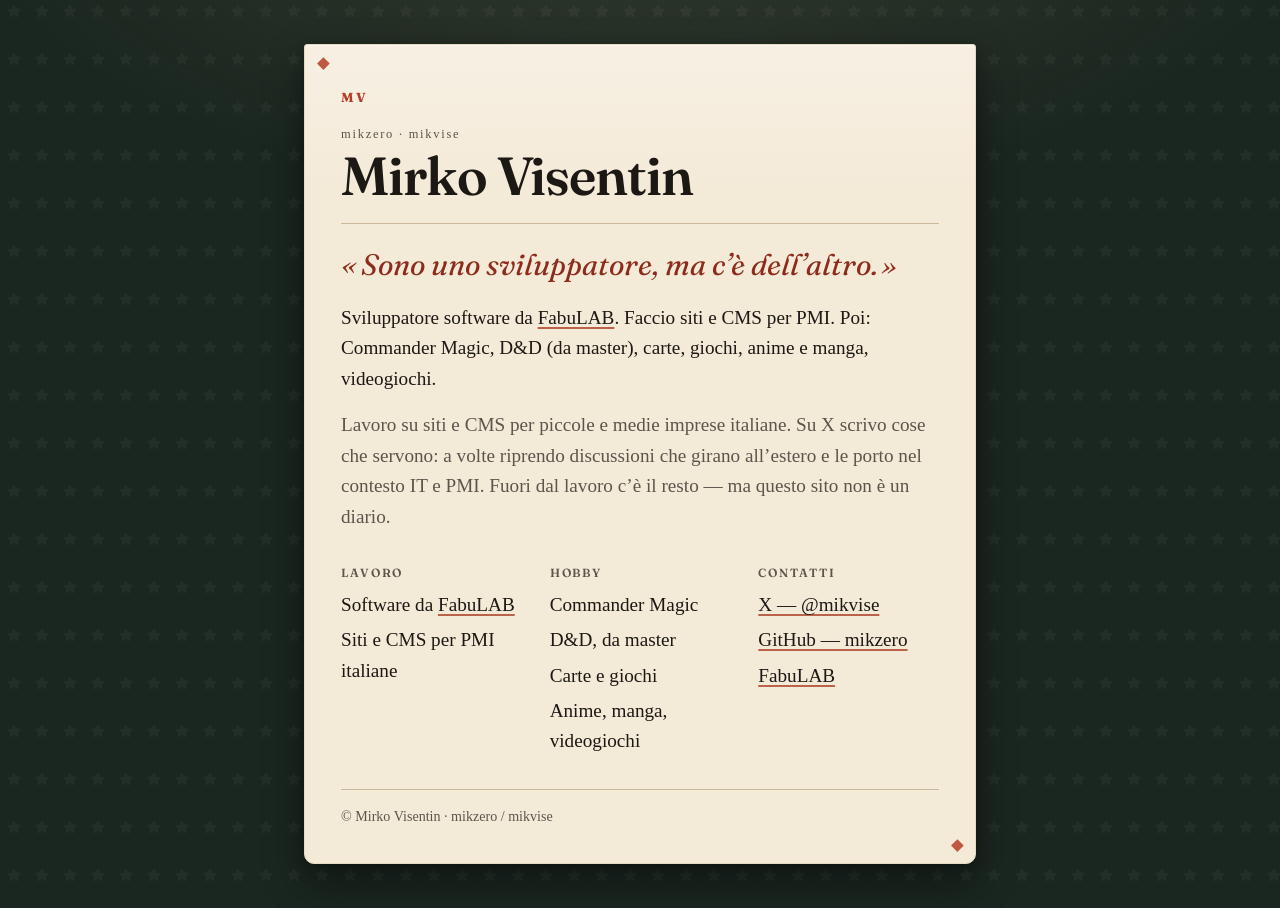
==== index.html @ 0d11be99 "Add personal landing page for GitHub Pages. Static Italian homepage for Mirko Visentin, served from " ====
<!DOCTYPE html>
<html lang="it">
  <head>
    <meta charset="utf-8">
    <meta name="viewport" content="width=device-width, initial-scale=1">
    <title>Mirko Visentin</title>
    <meta
      name="description"
      content="Sono uno sviluppatore, ma c’è dell’altro. Software da FabuLAB, siti e CMS per PMI. Poi carte, D&amp;D, giochi."
    >
    <link rel="canonical" href="https://mikzero.github.io/">
    <meta property="og:type" content="website">
    <meta property="og:locale" content="it_IT">
    <meta property="og:title" content="Mirko Visentin">
    <meta
      property="og:description"
      content="Sono uno sviluppatore, ma c’è dell’altro."
    >
    <meta property="og:url" content="https://mikzero.github.io/">
    <meta name="twitter:card" content="summary">
    <meta name="twitter:site" content="@mikvise">
    <meta name="theme-color" content="#1a2620">
    <link rel="icon" href="favicon.svg" type="image/svg+xml">
    <link rel="preconnect" href="https://fonts.bunny.net">
    <link
      rel="stylesheet"
      href="https://fonts.bunny.net/css?family=fraunces:400,400i,600,700&amp;family=source-serif-4:400,500"
    >
    <link rel="stylesheet" href="styles.css">
  </head>
  <body>
    <a class="skip" href="#contenuto">Vai al contenuto</a>

    <div class="felt">
      <div class="sheet">
        <span class="pip pip-tl" aria-hidden="true"></span>
        <span class="pip pip-br" aria-hidden="true"></span>

        <header class="mast">
          <p class="mark" aria-hidden="true">MV</p>
          <p class="kicker">mikzero · mikvise</p>
          <h1>Mirko Visentin</h1>
        </header>

        <main id="contenuto">
          <blockquote class="line">
            <p>Sono uno sviluppatore, ma c’è dell’altro.</p>
          </blockquote>

          <p class="lead">
            Sviluppatore software da
            <a href="https://fabulab.com" rel="noopener noreferrer">FabuLAB</a>.
            Faccio siti e CMS per PMI. Poi: Commander Magic, D&amp;D
            (da master), carte, giochi, anime e manga, videogiochi.
          </p>

          <p class="about">
            Lavoro su siti e CMS per piccole e medie imprese italiane.
            Su X scrivo cose che servono: a volte riprendo discussioni
            che girano all’estero e le porto nel contesto IT e PMI.
            Fuori dal lavoro c’è il resto — ma questo sito non è un diario.
          </p>

          <div class="cols">
            <section>
              <h2>Lavoro</h2>
              <ul>
                <li>
                  Software da
                  <a href="https://fabulab.com" rel="noopener noreferrer">FabuLAB</a>
                </li>
                <li>Siti e CMS per PMI italiane</li>
              </ul>
            </section>

            <section>
              <h2>Hobby</h2>
              <ul>
                <li>Commander Magic</li>
                <li>D&amp;D, da master</li>
                <li>Carte e giochi</li>
                <li>Anime, manga, videogiochi</li>
              </ul>
            </section>

            <section>
              <h2>Contatti</h2>
              <ul>
                <li>
                  <a href="https://x.com/mikvise" rel="me noopener noreferrer">X — @mikvise</a>
                </li>
                <li>
                  <a href="https://github.com/mikzero" rel="me noopener noreferrer">GitHub — mikzero</a>
                </li>
                <li>
                  <a href="https://fabulab.com" rel="noopener noreferrer">FabuLAB</a>
                </li>
              </ul>
            </section>
          </div>
        </main>

        <footer>
          <p>© Mirko Visentin · mikzero / mikvise</p>
        </footer>
      </div>
    </div>
  </body>
</html>
---- styles.css ----
:root {
  --felt: #1a2620;
  --felt-deep: #101814;
  --lamp: rgba(236, 210, 150, 0.11);
  --paper: #f4ead8;
  --paper-edge: #e7d9c0;
  --ink: #1c1814;
  --muted: #5c554c;
  --rule: #c9b89a;
  --ember: #b63d28;
  --ember-ink: #8d2c1c;
  --focus: #1a2620;
  --shadow: 0 1px 0 rgba(255, 255, 255, 0.35) inset,
    0 18px 40px rgba(0, 0, 0, 0.38), 0 2px 8px rgba(0, 0, 0, 0.22);
  --font-display: "Fraunces", "Iowan Old Style", "Palatino Linotype", Palatino,
    Georgia, serif;
  --font-body: "Source Serif 4", "Iowan Old Style", Georgia, serif;
  --space: clamp(1.25rem, 4vw, 2.25rem);
}

*,
*::before,
*::after {
  box-sizing: border-box;
}

html {
  scroll-behavior: smooth;
}

body {
  margin: 0;
  min-height: 100vh;
  min-height: 100dvh;
  color: var(--ink);
  font-family: var(--font-body);
  font-size: clamp(1.05rem, 0.95rem + 0.4vw, 1.2rem);
  line-height: 1.6;
  background: var(--felt-deep);
  text-rendering: optimizeLegibility;
  -webkit-font-smoothing: antialiased;
}

.skip {
  position: absolute;
  left: 0.75rem;
  top: 0.75rem;
  z-index: 2;
  padding: 0.4rem 0.7rem;
  background: var(--paper);
  color: var(--ink);
  transform: translateY(-160%);
}

.skip:focus {
  transform: none;
}

.felt {
  min-height: 100vh;
  min-height: 100dvh;
  display: grid;
  place-items: center;
  padding: clamp(0.85rem, 3.5vw, 2.75rem);
  background-color: var(--felt);
  background-image: radial-gradient(
      ellipse 90% 55% at 50% -10%,
      var(--lamp),
      transparent 58%
    ),
    url("data:image/svg+xml,%3Csvg xmlns='http://www.w3.org/2000/svg' width='28' height='48' viewBox='0 0 28 48'%3E%3Cpath fill='%23e8d7a8' fill-opacity='0.045' d='M14 4 16.2 8.6 21 9.3 17.5 12.7 18.4 17.5 14 15 9.6 17.5 10.5 12.7 7 9.3 11.8 8.6z'/%3E%3C/svg%3E");
}

.sheet {
  position: relative;
  width: min(42rem, 100%);
  padding: calc(var(--space) + 0.35rem) var(--space) var(--space);
  background: var(--paper);
  background-image: linear-gradient(
    180deg,
    rgba(255, 255, 255, 0.28),
    transparent 18%
  );
  border: 1px solid var(--paper-edge);
  border-radius: 3px 3px 10px 10px;
  box-shadow: var(--shadow);
}

.pip {
  position: absolute;
  width: 0.55rem;
  height: 0.55rem;
  background: var(--ember);
  transform: rotate(45deg);
  opacity: 0.85;
}

.pip-tl {
  top: 0.85rem;
  left: 0.85rem;
}

.pip-br {
  right: 0.85rem;
  bottom: 0.85rem;
}

.mast {
  padding-bottom: 1.15rem;
  border-bottom: 1px solid var(--rule);
}

.mark {
  margin: 0 0 1.1rem;
  color: var(--ember);
  font-family: var(--font-display);
  font-size: 0.82rem;
  font-weight: 700;
  letter-spacing: 0.16em;
}

.kicker {
  margin: 0 0 0.2rem;
  color: var(--muted);
  font-size: 0.78rem;
  letter-spacing: 0.14em;
  text-transform: lowercase;
}

h1 {
  margin: 0;
  font-family: var(--font-display);
  font-size: clamp(2.15rem, 1.4rem + 3.4vw, 3.35rem);
  font-weight: 600;
  font-optical-sizing: auto;
  line-height: 1.05;
  letter-spacing: -0.02em;
}

.line {
  margin: 1.35rem 0 1.2rem;
  padding: 0;
  border: 0;
}

.line p {
  margin: 0;
  color: var(--ember-ink);
  font-family: var(--font-display);
  font-size: clamp(1.35rem, 1.05rem + 1.5vw, 1.85rem);
  font-style: italic;
  font-weight: 400;
  line-height: 1.28;
}

.line p::before {
  content: "«";
  margin-right: 0.12em;
}

.line p::after {
  content: "»";
  margin-left: 0.12em;
}

.lead,
.about {
  max-width: 38rem;
}

.lead {
  margin: 0 0 0.95rem;
}

.about {
  margin: 0 0 1.8rem;
  color: var(--muted);
}

.cols {
  display: grid;
  gap: 1.35rem 1.75rem;
  padding-top: 0.15rem;
}

@media (min-width: 640px) {
  .cols {
    grid-template-columns: repeat(3, 1fr);
  }
}

h2 {
  margin: 0 0 0.45rem;
  color: var(--muted);
  font-family: var(--font-display);
  font-size: 0.74rem;
  font-weight: 600;
  letter-spacing: 0.16em;
  text-transform: uppercase;
}

ul {
  margin: 0;
  padding: 0;
  list-style: none;
}

li + li {
  margin-top: 0.28rem;
}

a {
  color: var(--ink);
  text-decoration: underline;
  text-decoration-color: color-mix(in srgb, var(--ember) 70%, var(--rule));
  text-decoration-thickness: 1.5px;
  text-underline-offset: 0.16em;
}

a:hover {
  color: var(--ember-ink);
  text-decoration-color: var(--ember);
}

a:focus-visible,
.skip:focus-visible {
  outline: 2px solid var(--focus);
  outline-offset: 3px;
}

footer {
  margin-top: 2rem;
  padding-top: 0.9rem;
  border-top: 1px solid var(--rule);
}

footer p {
  margin: 0;
  color: var(--muted);
  font-size: 0.88rem;
}

.page-404 .sheet {
  text-align: center;
}

.page-404 h1 {
  font-size: clamp(1.8rem, 1.2rem + 2vw, 2.4rem);
}

.page-404 p {
  margin: 1rem 0 0;
}

@media (prefers-reduced-motion: reduce) {
  html {
    scroll-behavior: auto;
  }
}

@media print {
  body,
  .felt {
    background: white;
  }

  .felt {
    display: block;
    min-height: 0;
    padding: 0;
  }

  .sheet {
    width: 100%;
    box-shadow: none;
    border: 0;
  }

  .pip {
    display: none;
  }

  a {
    text-decoration: none;
  }
}
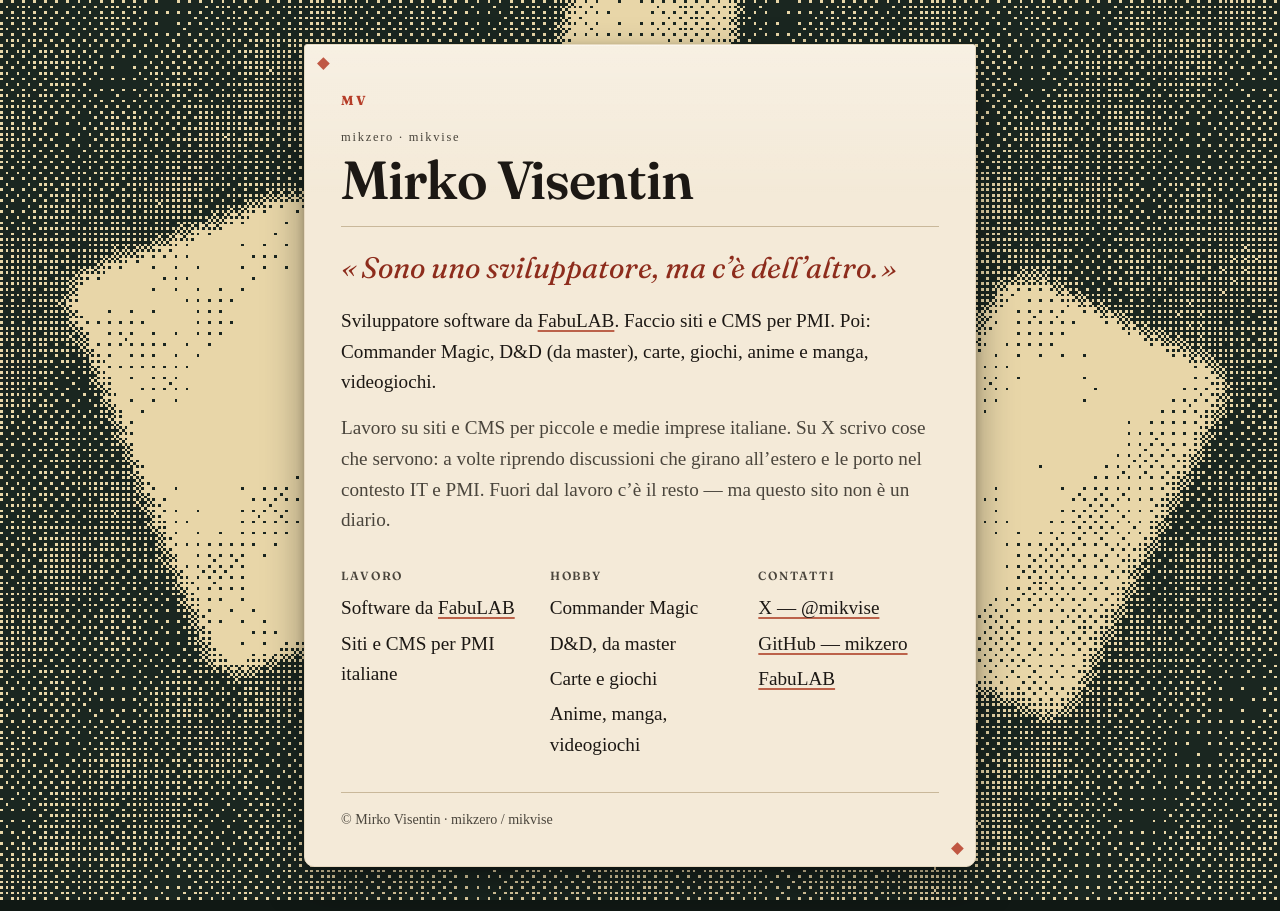
==== commit 6fad42d6: "Add a living dither field behind the landing card. Vanilla canvas animation in the spirit of a stipp" ====
--- a/index.html
+++ b/index.html
@@ -30,6 +30,7 @@
   </head>
   <body>
     <a class="skip" href="#contenuto">Vai al contenuto</a>
+    <canvas id="field" class="field" aria-hidden="true"></canvas>
 
     <div class="felt">
       <div class="sheet">
@@ -105,5 +106,6 @@
         </footer>
       </div>
     </div>
+    <script src="animate.js" defer></script>
   </body>
 </html>
--- a/styles.css
+++ b/styles.css
@@ -5,7 +5,7 @@
   --paper: #f4ead8;
   --paper-edge: #e7d9c0;
   --ink: #1c1814;
-  --muted: #5c554c;
+  --muted: #4a453c;
   --rule: #c9b89a;
   --ember: #b63d28;
   --ember-ink: #8d2c1c;
@@ -41,6 +41,20 @@
   -webkit-font-smoothing: antialiased;
 }
 
+.field {
+  position: fixed;
+  inset: 0;
+  width: 100%;
+  height: 100%;
+  z-index: 0;
+  pointer-events: none;
+}
+
+.has-field .felt {
+  background-color: transparent;
+  background-image: none;
+}
+
 .skip {
   position: absolute;
   left: 0.75rem;
@@ -57,6 +71,8 @@
 }
 
 .felt {
+  position: relative;
+  z-index: 1;
   min-height: 100vh;
   min-height: 100dvh;
   display: grid;
@@ -74,7 +90,7 @@
 .sheet {
   position: relative;
   width: min(42rem, 100%);
-  padding: calc(var(--space) + 0.35rem) var(--space) var(--space);
+  padding: calc(var(--space) + 0.55rem) var(--space) var(--space);
   background: var(--paper);
   background-image: linear-gradient(
     180deg,
@@ -189,6 +205,14 @@
   }
 }
 
+@media (max-width: 639px) {
+  .felt {
+    align-content: start;
+    place-items: start center;
+    padding-top: clamp(7.5rem, 34vh, 15rem);
+  }
+}
+
 h2 {
   margin: 0 0 0.45rem;
   color: var(--muted);
@@ -241,11 +265,13 @@
 }
 
 .page-404 .sheet {
+  width: min(26rem, 100%);
+  padding-block: 2.6rem;
   text-align: center;
 }
 
 .page-404 h1 {
-  font-size: clamp(1.8rem, 1.2rem + 2vw, 2.4rem);
+  font-size: clamp(1.55rem, 1.15rem + 1.6vw, 2rem);
 }
 
 .page-404 p {
@@ -259,6 +285,10 @@
 }
 
 @media print {
+  .field {
+    display: none;
+  }
+
   body,
   .felt {
     background: white;
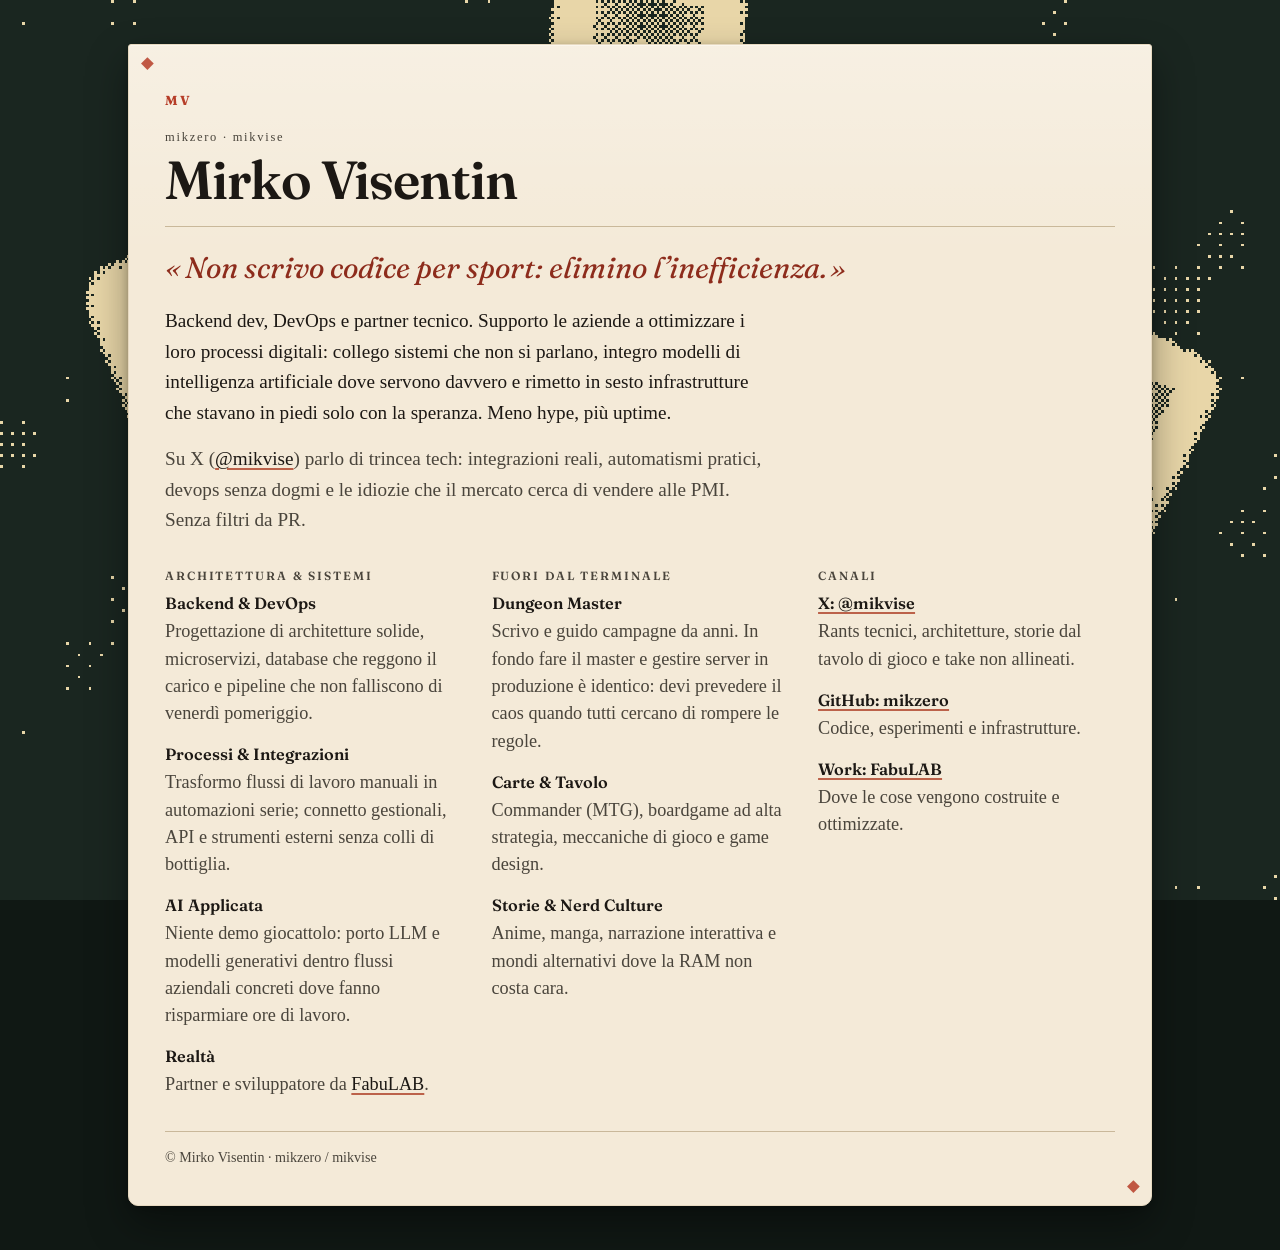
==== commit 3cf55b6a: "Update landing copy: uptime over fluff. New tagline and three columns — architecture, table, channel" ====
--- a/index.html
+++ b/index.html
@@ -6,7 +6,7 @@
     <title>Mirko Visentin</title>
     <meta
       name="description"
-      content="Sono uno sviluppatore, ma c’è dell’altro. Software da FabuLAB, siti e CMS per PMI. Poi carte, D&amp;D, giochi."
+      content="Non scrivo codice per sport: elimino l’inefficienza. Backend, DevOps, AI applicata. Meno hype, più uptime."
     >
     <link rel="canonical" href="https://mikzero.github.io/">
     <meta property="og:type" content="website">
@@ -14,7 +14,7 @@
     <meta property="og:title" content="Mirko Visentin">
     <meta
       property="og:description"
-      content="Sono uno sviluppatore, ma c’è dell’altro."
+      content="Non scrivo codice per sport: elimino l’inefficienza."
     >
     <meta property="og:url" content="https://mikzero.github.io/">
     <meta name="twitter:card" content="summary">
@@ -45,58 +45,88 @@
 
         <main id="contenuto">
           <blockquote class="line">
-            <p>Sono uno sviluppatore, ma c’è dell’altro.</p>
+            <p>Non scrivo codice per sport: elimino l’inefficienza.</p>
           </blockquote>
 
           <p class="lead">
-            Sviluppatore software da
-            <a href="https://fabulab.com" rel="noopener noreferrer">FabuLAB</a>.
-            Faccio siti e CMS per PMI. Poi: Commander Magic, D&amp;D
-            (da master), carte, giochi, anime e manga, videogiochi.
+            Backend dev, DevOps e partner tecnico. Supporto le aziende a
+            ottimizzare i loro processi digitali: collego sistemi che non si
+            parlano, integro modelli di intelligenza artificiale dove servono
+            davvero e rimetto in sesto infrastrutture che stavano in piedi solo
+            con la speranza. Meno hype, più uptime.
           </p>
 
           <p class="about">
-            Lavoro su siti e CMS per piccole e medie imprese italiane.
-            Su X scrivo cose che servono: a volte riprendo discussioni
-            che girano all’estero e le porto nel contesto IT e PMI.
-            Fuori dal lavoro c’è il resto — ma questo sito non è un diario.
+            Su X (<a href="https://x.com/mikvise" rel="me noopener noreferrer">@mikvise</a>)
+            parlo di trincea tech: integrazioni reali, automatismi pratici,
+            devops senza dogmi e le idiozie che il mercato cerca di vendere
+            alle PMI. Senza filtri da PR.
           </p>
 
           <div class="cols">
             <section>
-              <h2>Lavoro</h2>
-              <ul>
-                <li>
-                  Software da
-                  <a href="https://fabulab.com" rel="noopener noreferrer">FabuLAB</a>
-                </li>
-                <li>Siti e CMS per PMI italiane</li>
-              </ul>
+              <h2>Architettura &amp; Sistemi</h2>
+              <h3>Backend &amp; DevOps</h3>
+              <p>
+                Progettazione di architetture solide, microservizi, database
+                che reggono il carico e pipeline che non falliscono di venerdì
+                pomeriggio.
+              </p>
+              <h3>Processi &amp; Integrazioni</h3>
+              <p>
+                Trasformo flussi di lavoro manuali in automazioni serie;
+                connetto gestionali, API e strumenti esterni senza colli di
+                bottiglia.
+              </p>
+              <h3>AI Applicata</h3>
+              <p>
+                Niente demo giocattolo: porto LLM e modelli generativi dentro
+                flussi aziendali concreti dove fanno risparmiare ore di lavoro.
+              </p>
+              <h3>Realtà</h3>
+              <p>
+                Partner e sviluppatore da
+                <a href="https://fabulab.com" rel="noopener noreferrer">FabuLAB</a>.
+              </p>
             </section>
 
             <section>
-              <h2>Hobby</h2>
-              <ul>
-                <li>Commander Magic</li>
-                <li>D&amp;D, da master</li>
-                <li>Carte e giochi</li>
-                <li>Anime, manga, videogiochi</li>
-              </ul>
+              <h2>Fuori dal Terminale</h2>
+              <h3>Dungeon Master</h3>
+              <p>
+                Scrivo e guido campagne da anni. In fondo fare il master e
+                gestire server in produzione è identico: devi prevedere il caos
+                quando tutti cercano di rompere le regole.
+              </p>
+              <h3>Carte &amp; Tavolo</h3>
+              <p>
+                Commander (MTG), boardgame ad alta strategia, meccaniche di
+                gioco e game design.
+              </p>
+              <h3>Storie &amp; Nerd Culture</h3>
+              <p>
+                Anime, manga, narrazione interattiva e mondi alternativi dove
+                la RAM non costa cara.
+              </p>
             </section>
 
             <section>
-              <h2>Contatti</h2>
-              <ul>
-                <li>
-                  <a href="https://x.com/mikvise" rel="me noopener noreferrer">X — @mikvise</a>
-                </li>
-                <li>
-                  <a href="https://github.com/mikzero" rel="me noopener noreferrer">GitHub — mikzero</a>
-                </li>
-                <li>
-                  <a href="https://fabulab.com" rel="noopener noreferrer">FabuLAB</a>
-                </li>
-              </ul>
+              <h2>Canali</h2>
+              <h3>
+                <a href="https://x.com/mikvise" rel="me noopener noreferrer">X: @mikvise</a>
+              </h3>
+              <p>
+                Rants tecnici, architetture, storie dal tavolo di gioco e take
+                non allineati.
+              </p>
+              <h3>
+                <a href="https://github.com/mikzero" rel="me noopener noreferrer">GitHub: mikzero</a>
+              </h3>
+              <p>Codice, esperimenti e infrastrutture.</p>
+              <h3>
+                <a href="https://fabulab.com" rel="noopener noreferrer">Work: FabuLAB</a>
+              </h3>
+              <p>Dove le cose vengono costruite e ottimizzate.</p>
             </section>
           </div>
         </main>
--- a/styles.css
+++ b/styles.css
@@ -89,7 +89,7 @@
 
 .sheet {
   position: relative;
-  width: min(42rem, 100%);
+  width: min(64rem, 100%);
   padding: calc(var(--space) + 0.55rem) var(--space) var(--space);
   background: var(--paper);
   background-image: linear-gradient(
@@ -195,11 +195,30 @@
 
 .cols {
   display: grid;
-  gap: 1.35rem 1.75rem;
+  gap: 1.75rem 1.85rem;
   padding-top: 0.15rem;
 }
 
-@media (min-width: 640px) {
+.cols h3 {
+  margin: 1.05rem 0 0.28rem;
+  font-family: var(--font-display);
+  font-size: 1.02rem;
+  font-weight: 600;
+  line-height: 1.25;
+}
+
+.cols h3:first-of-type {
+  margin-top: 0.2rem;
+}
+
+.cols p {
+  margin: 0;
+  color: var(--muted);
+  font-size: 0.95em;
+  line-height: 1.5;
+}
+
+@media (min-width: 880px) {
   .cols {
     grid-template-columns: repeat(3, 1fr);
   }
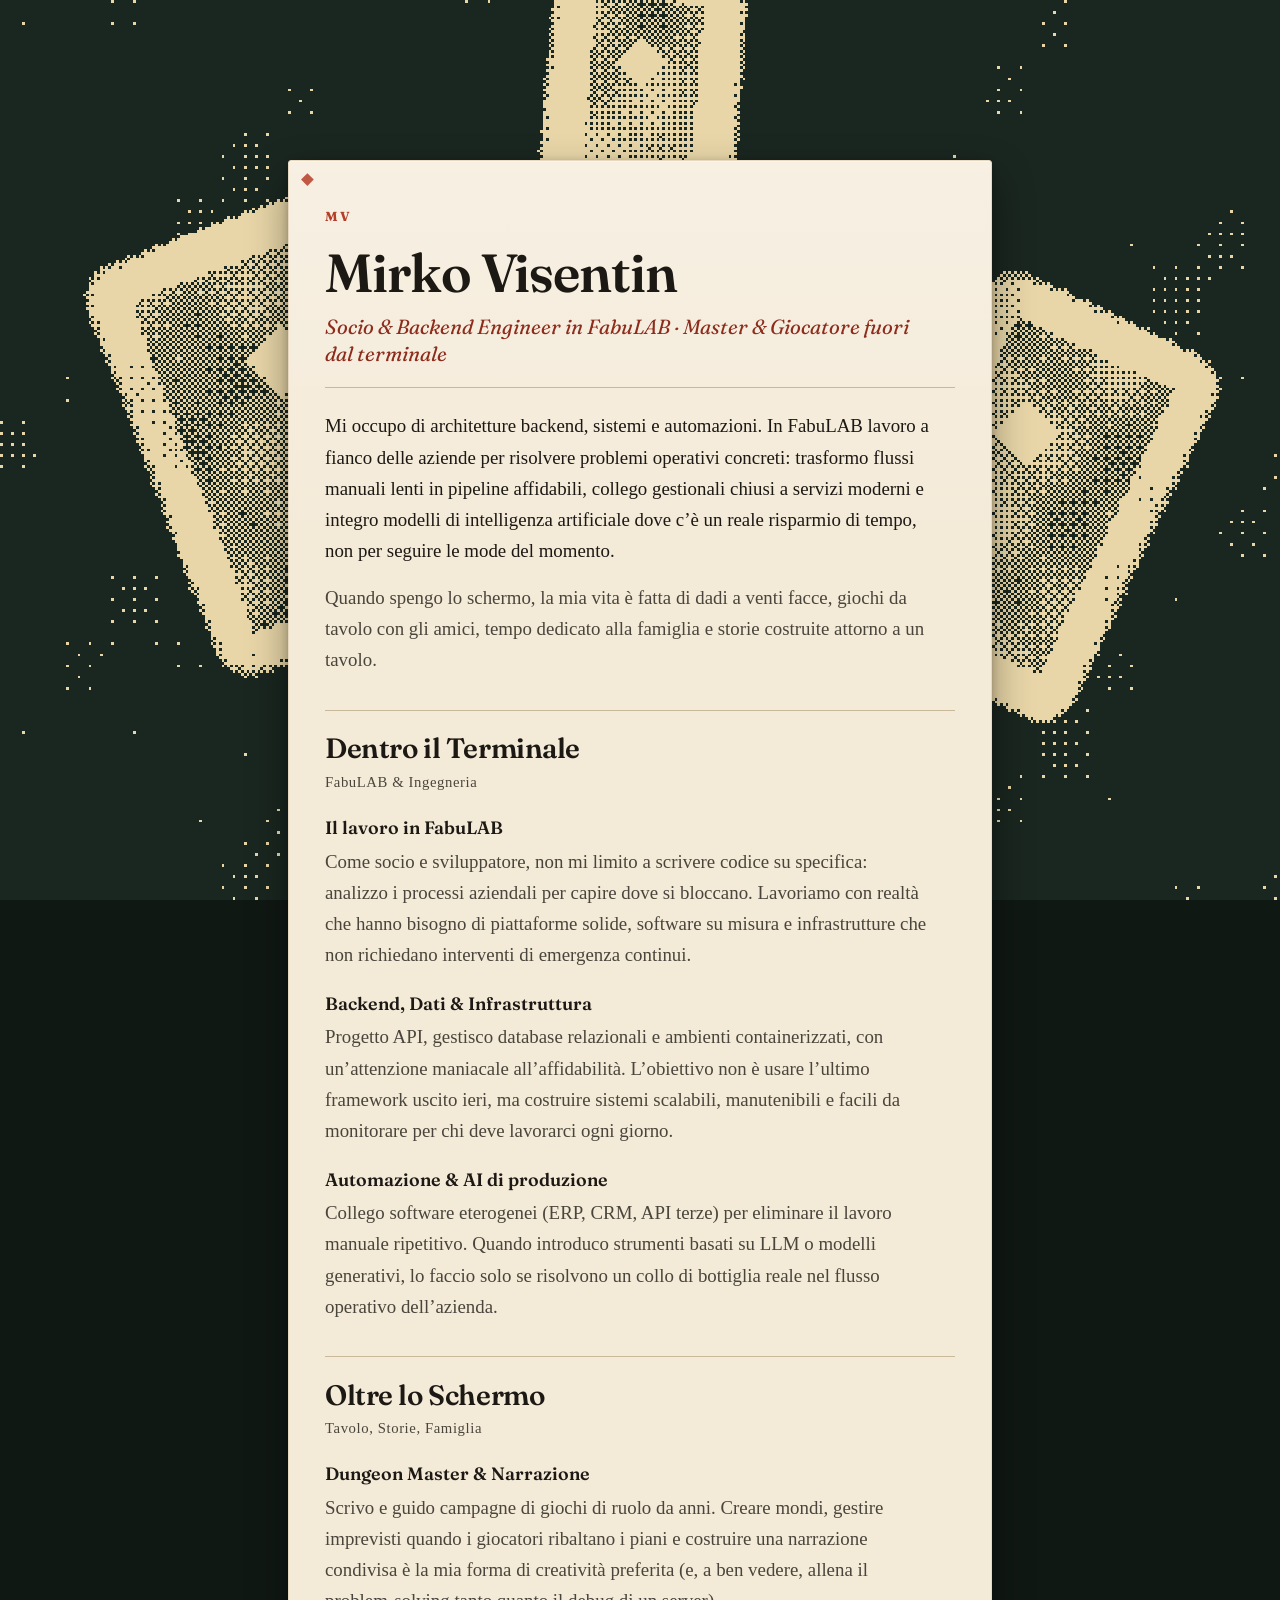
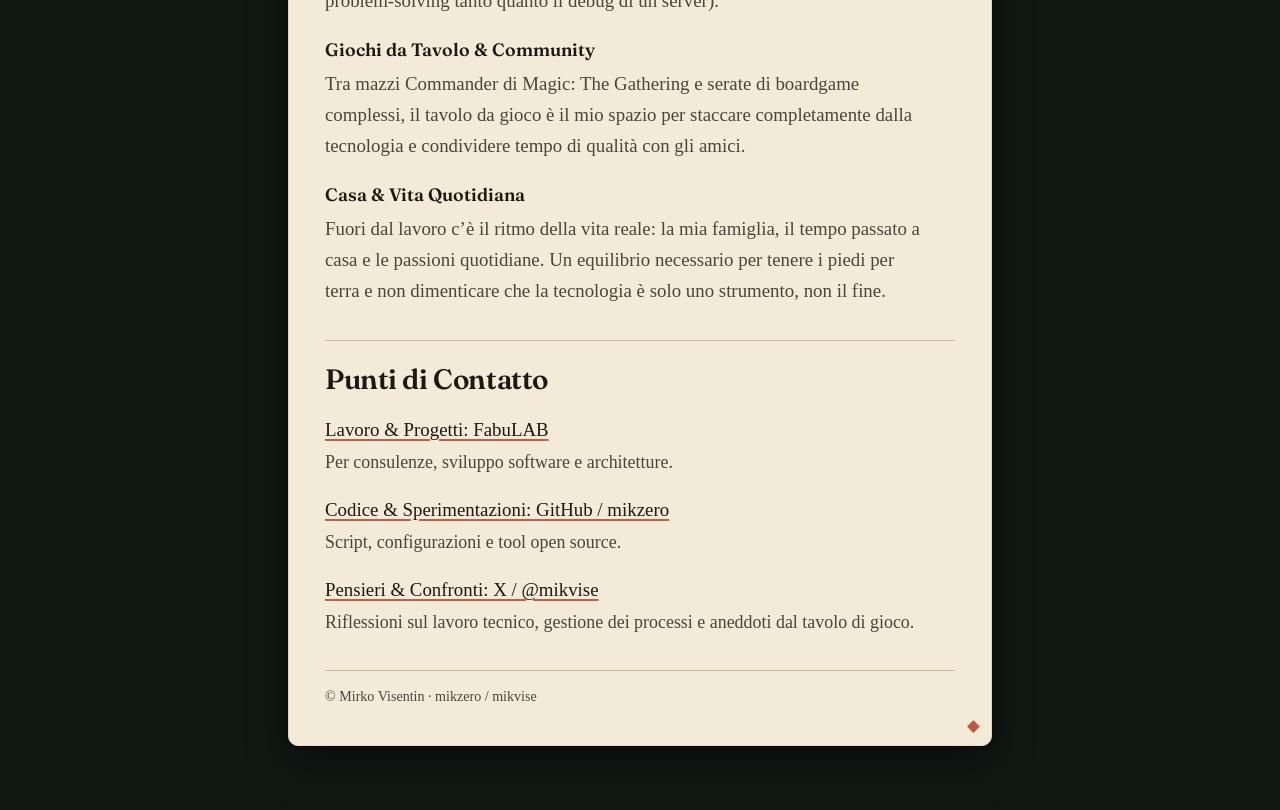
==== commit fcbabaf2: "Rewrite landing as dual-identity article sections. Professional FabuLAB work and life off the termin" ====
--- a/index.html
+++ b/index.html
@@ -6,7 +6,7 @@
     <title>Mirko Visentin</title>
     <meta
       name="description"
-      content="Non scrivo codice per sport: elimino l’inefficienza. Backend, DevOps, AI applicata. Meno hype, più uptime."
+      content="Socio e Backend Engineer in FabuLAB. Master e giocatore fuori dal terminale. Architetture, automazioni, tavolo e vita reale."
     >
     <link rel="canonical" href="https://mikzero.github.io/">
     <meta property="og:type" content="website">
@@ -14,7 +14,7 @@
     <meta property="og:title" content="Mirko Visentin">
     <meta
       property="og:description"
-      content="Non scrivo codice per sport: elimino l’inefficienza."
+      content="Socio &amp; Backend Engineer in FabuLAB · Master &amp; Giocatore fuori dal terminale"
     >
     <meta property="og:url" content="https://mikzero.github.io/">
     <meta name="twitter:card" content="summary">
@@ -39,96 +39,111 @@
 
         <header class="mast">
           <p class="mark" aria-hidden="true">MV</p>
-          <p class="kicker">mikzero · mikvise</p>
           <h1>Mirko Visentin</h1>
+          <p class="sub">
+            Socio &amp; Backend Engineer in FabuLAB · Master &amp; Giocatore
+            fuori dal terminale
+          </p>
         </header>
 
         <main id="contenuto">
-          <blockquote class="line">
-            <p>Non scrivo codice per sport: elimino l’inefficienza.</p>
-          </blockquote>
+          <div class="bio">
+            <p>
+              Mi occupo di architetture backend, sistemi e automazioni. In
+              FabuLAB lavoro a fianco delle aziende per risolvere problemi
+              operativi concreti: trasformo flussi manuali lenti in pipeline
+              affidabili, collego gestionali chiusi a servizi moderni e integro
+              modelli di intelligenza artificiale dove c’è un reale risparmio di
+              tempo, non per seguire le mode del momento.
+            </p>
+            <p>
+              Quando spengo lo schermo, la mia vita è fatta di dadi a venti
+              facce, giochi da tavolo con gli amici, tempo dedicato alla
+              famiglia e storie costruite attorno a un tavolo.
+            </p>
+          </div>
 
-          <p class="lead">
-            Backend dev, DevOps e partner tecnico. Supporto le aziende a
-            ottimizzare i loro processi digitali: collego sistemi che non si
-            parlano, integro modelli di intelligenza artificiale dove servono
-            davvero e rimetto in sesto infrastrutture che stavano in piedi solo
-            con la speranza. Meno hype, più uptime.
-          </p>
+          <section>
+            <h2>Dentro il Terminale</h2>
+            <p class="deck">FabuLAB &amp; Ingegneria</p>
 
-          <p class="about">
-            Su X (<a href="https://x.com/mikvise" rel="me noopener noreferrer">@mikvise</a>)
-            parlo di trincea tech: integrazioni reali, automatismi pratici,
-            devops senza dogmi e le idiozie che il mercato cerca di vendere
-            alle PMI. Senza filtri da PR.
-          </p>
+            <h3>Il lavoro in FabuLAB</h3>
+            <p>
+              Come socio e sviluppatore, non mi limito a scrivere codice su
+              specifica: analizzo i processi aziendali per capire dove si
+              bloccano. Lavoriamo con realtà che hanno bisogno di piattaforme
+              solide, software su misura e infrastrutture che non richiedano
+              interventi di emergenza continui.
+            </p>
 
-          <div class="cols">
-            <section>
-              <h2>Architettura &amp; Sistemi</h2>
-              <h3>Backend &amp; DevOps</h3>
-              <p>
-                Progettazione di architetture solide, microservizi, database
-                che reggono il carico e pipeline che non falliscono di venerdì
-                pomeriggio.
-              </p>
-              <h3>Processi &amp; Integrazioni</h3>
-              <p>
-                Trasformo flussi di lavoro manuali in automazioni serie;
-                connetto gestionali, API e strumenti esterni senza colli di
-                bottiglia.
-              </p>
-              <h3>AI Applicata</h3>
-              <p>
-                Niente demo giocattolo: porto LLM e modelli generativi dentro
-                flussi aziendali concreti dove fanno risparmiare ore di lavoro.
-              </p>
-              <h3>Realtà</h3>
-              <p>
-                Partner e sviluppatore da
-                <a href="https://fabulab.com" rel="noopener noreferrer">FabuLAB</a>.
-              </p>
-            </section>
+            <h3>Backend, Dati &amp; Infrastruttura</h3>
+            <p>
+              Progetto API, gestisco database relazionali e ambienti
+              containerizzati, con un’attenzione maniacale all’affidabilità.
+              L’obiettivo non è usare l’ultimo framework uscito ieri, ma
+              costruire sistemi scalabili, manutenibili e facili da monitorare
+              per chi deve lavorarci ogni giorno.
+            </p>
 
-            <section>
-              <h2>Fuori dal Terminale</h2>
-              <h3>Dungeon Master</h3>
-              <p>
-                Scrivo e guido campagne da anni. In fondo fare il master e
-                gestire server in produzione è identico: devi prevedere il caos
-                quando tutti cercano di rompere le regole.
-              </p>
-              <h3>Carte &amp; Tavolo</h3>
-              <p>
-                Commander (MTG), boardgame ad alta strategia, meccaniche di
-                gioco e game design.
-              </p>
-              <h3>Storie &amp; Nerd Culture</h3>
-              <p>
-                Anime, manga, narrazione interattiva e mondi alternativi dove
-                la RAM non costa cara.
-              </p>
-            </section>
+            <h3>Automazione &amp; AI di produzione</h3>
+            <p>
+              Collego software eterogenei (ERP, CRM, API terze) per eliminare
+              il lavoro manuale ripetitivo. Quando introduco strumenti basati
+              su LLM o modelli generativi, lo faccio solo se risolvono un collo
+              di bottiglia reale nel flusso operativo dell’azienda.
+            </p>
+          </section>
 
-            <section>
-              <h2>Canali</h2>
-              <h3>
-                <a href="https://x.com/mikvise" rel="me noopener noreferrer">X: @mikvise</a>
-              </h3>
-              <p>
-                Rants tecnici, architetture, storie dal tavolo di gioco e take
-                non allineati.
-              </p>
-              <h3>
-                <a href="https://github.com/mikzero" rel="me noopener noreferrer">GitHub: mikzero</a>
-              </h3>
-              <p>Codice, esperimenti e infrastrutture.</p>
-              <h3>
-                <a href="https://fabulab.com" rel="noopener noreferrer">Work: FabuLAB</a>
-              </h3>
-              <p>Dove le cose vengono costruite e ottimizzate.</p>
-            </section>
-          </div>
+          <section>
+            <h2>Oltre lo Schermo</h2>
+            <p class="deck">Tavolo, Storie, Famiglia</p>
+
+            <h3>Dungeon Master &amp; Narrazione</h3>
+            <p>
+              Scrivo e guido campagne di giochi di ruolo da anni. Creare mondi,
+              gestire imprevisti quando i giocatori ribaltano i piani e
+              costruire una narrazione condivisa è la mia forma di creatività
+              preferita (e, a ben vedere, allena il problem-solving tanto quanto
+              il debug di un server).
+            </p>
+
+            <h3>Giochi da Tavolo &amp; Community</h3>
+            <p>
+              Tra mazzi Commander di Magic: The Gathering e serate di boardgame
+              complessi, il tavolo da gioco è il mio spazio per staccare
+              completamente dalla tecnologia e condividere tempo di qualità con
+              gli amici.
+            </p>
+
+            <h3>Casa &amp; Vita Quotidiana</h3>
+            <p>
+              Fuori dal lavoro c’è il ritmo della vita reale: la mia famiglia,
+              il tempo passato a casa e le passioni quotidiane. Un equilibrio
+              necessario per tenere i piedi per terra e non dimenticare che la
+              tecnologia è solo uno strumento, non il fine.
+            </p>
+          </section>
+
+          <section class="contacts">
+            <h2>Punti di Contatto</h2>
+            <ul>
+              <li>
+                <a href="https://fabulab.com" rel="noopener noreferrer">Lavoro &amp; Progetti: FabuLAB</a>
+                <p>Per consulenze, sviluppo software e architetture.</p>
+              </li>
+              <li>
+                <a href="https://github.com/mikzero" rel="me noopener noreferrer">Codice &amp; Sperimentazioni: GitHub / mikzero</a>
+                <p>Script, configurazioni e tool open source.</p>
+              </li>
+              <li>
+                <a href="https://x.com/mikvise" rel="me noopener noreferrer">Pensieri &amp; Confronti: X / @mikvise</a>
+                <p>
+                  Riflessioni sul lavoro tecnico, gestione dei processi e
+                  aneddoti dal tavolo di gioco.
+                </p>
+              </li>
+            </ul>
+          </section>
         </main>
 
         <footer>
--- a/styles.css
+++ b/styles.css
@@ -16,6 +16,7 @@
     Georgia, serif;
   --font-body: "Source Serif 4", "Iowan Old Style", Georgia, serif;
   --space: clamp(1.25rem, 4vw, 2.25rem);
+  --measure: 38rem;
 }
 
 *,
@@ -34,8 +35,8 @@
   min-height: 100dvh;
   color: var(--ink);
   font-family: var(--font-body);
-  font-size: clamp(1.05rem, 0.95rem + 0.4vw, 1.2rem);
-  line-height: 1.6;
+  font-size: clamp(1.05rem, 0.95rem + 0.4vw, 1.18rem);
+  line-height: 1.65;
   background: var(--felt-deep);
   text-rendering: optimizeLegibility;
   -webkit-font-smoothing: antialiased;
@@ -76,8 +77,10 @@
   min-height: 100vh;
   min-height: 100dvh;
   display: grid;
-  place-items: center;
+  place-items: start center;
   padding: clamp(0.85rem, 3.5vw, 2.75rem);
+  padding-top: clamp(5.5rem, 22vh, 10rem);
+  padding-bottom: clamp(2rem, 6vw, 4rem);
   background-color: var(--felt);
   background-image: radial-gradient(
       ellipse 90% 55% at 50% -10%,
@@ -89,7 +92,7 @@
 
 .sheet {
   position: relative;
-  width: min(64rem, 100%);
+  width: min(44rem, 100%);
   padding: calc(var(--space) + 0.55rem) var(--space) var(--space);
   background: var(--paper);
   background-image: linear-gradient(
@@ -122,7 +125,7 @@
 }
 
 .mast {
-  padding-bottom: 1.15rem;
+  padding-bottom: 1.2rem;
   border-bottom: 1px solid var(--rule);
 }
 
@@ -133,14 +136,6 @@
   font-size: 0.82rem;
   font-weight: 700;
   letter-spacing: 0.16em;
-}
-
-.kicker {
-  margin: 0 0 0.2rem;
-  color: var(--muted);
-  font-size: 0.78rem;
-  letter-spacing: 0.14em;
-  text-transform: lowercase;
 }
 
 h1 {
@@ -153,103 +148,81 @@
   letter-spacing: -0.02em;
 }
 
-.line {
-  margin: 1.35rem 0 1.2rem;
-  padding: 0;
-  border: 0;
-}
-
-.line p {
-  margin: 0;
+.sub {
+  margin: 0.7rem 0 0;
+  max-width: var(--measure);
   color: var(--ember-ink);
   font-family: var(--font-display);
-  font-size: clamp(1.35rem, 1.05rem + 1.5vw, 1.85rem);
+  font-size: clamp(1.05rem, 0.95rem + 0.55vw, 1.28rem);
   font-style: italic;
   font-weight: 400;
-  line-height: 1.28;
-}
-
-.line p::before {
-  content: "«";
-  margin-right: 0.12em;
-}
-
-.line p::after {
-  content: "»";
-  margin-left: 0.12em;
-}
-
-.lead,
-.about {
-  max-width: 38rem;
-}
-
-.lead {
-  margin: 0 0 0.95rem;
-}
-
-.about {
-  margin: 0 0 1.8rem;
-  color: var(--muted);
-}
-
-.cols {
-  display: grid;
-  gap: 1.75rem 1.85rem;
-  padding-top: 0.15rem;
-}
-
-.cols h3 {
-  margin: 1.05rem 0 0.28rem;
-  font-family: var(--font-display);
-  font-size: 1.02rem;
+  line-height: 1.35;
+}
+
+.bio {
+  margin: 1.4rem 0 0.4rem;
+  max-width: var(--measure);
+}
+
+.bio p {
+  margin: 0 0 1rem;
+}
+
+.bio p:last-child {
+  margin-bottom: 0;
+  color: var(--muted);
+}
+
+section {
+  margin-top: 2.15rem;
+  padding-top: 1.35rem;
+  border-top: 1px solid var(--rule);
+}
+
+h2 {
+  margin: 0;
+  font-family: var(--font-display);
+  font-size: clamp(1.4rem, 1.15rem + 1vw, 1.75rem);
   font-weight: 600;
-  line-height: 1.25;
-}
-
-.cols h3:first-of-type {
-  margin-top: 0.2rem;
-}
-
-.cols p {
-  margin: 0;
-  color: var(--muted);
-  font-size: 0.95em;
-  line-height: 1.5;
-}
-
-@media (min-width: 880px) {
-  .cols {
-    grid-template-columns: repeat(3, 1fr);
-  }
-}
-
-@media (max-width: 639px) {
-  .felt {
-    align-content: start;
-    place-items: start center;
-    padding-top: clamp(7.5rem, 34vh, 15rem);
-  }
-}
-
-h2 {
-  margin: 0 0 0.45rem;
-  color: var(--muted);
-  font-family: var(--font-display);
-  font-size: 0.74rem;
+  line-height: 1.2;
+  letter-spacing: -0.015em;
+}
+
+.deck {
+  margin: 0.25rem 0 0;
+  color: var(--muted);
+  font-size: 0.92rem;
+  letter-spacing: 0.04em;
+}
+
+h3 {
+  margin: 1.35rem 0 0.4rem;
+  font-family: var(--font-display);
+  font-size: 1.12rem;
   font-weight: 600;
-  letter-spacing: 0.16em;
-  text-transform: uppercase;
-}
-
-ul {
-  margin: 0;
+  line-height: 1.3;
+}
+
+section > p {
+  margin: 0;
+  max-width: var(--measure);
+  color: var(--muted);
+}
+
+.contacts ul {
+  margin: 1.1rem 0 0;
   padding: 0;
   list-style: none;
 }
 
-li + li {
-  margin-top: 0.28rem;
+.contacts li + li {
+  margin-top: 1rem;
+}
+
+.contacts p {
+  margin: 0.2rem 0 0;
+  color: var(--muted);
+  font-size: 0.95em;
 }
 
 a {
@@ -316,7 +289,7 @@
   .felt {
     display: block;
     min-height: 0;
-    padding: 0;
+    padding: 1rem;
   }
 
   .sheet {
